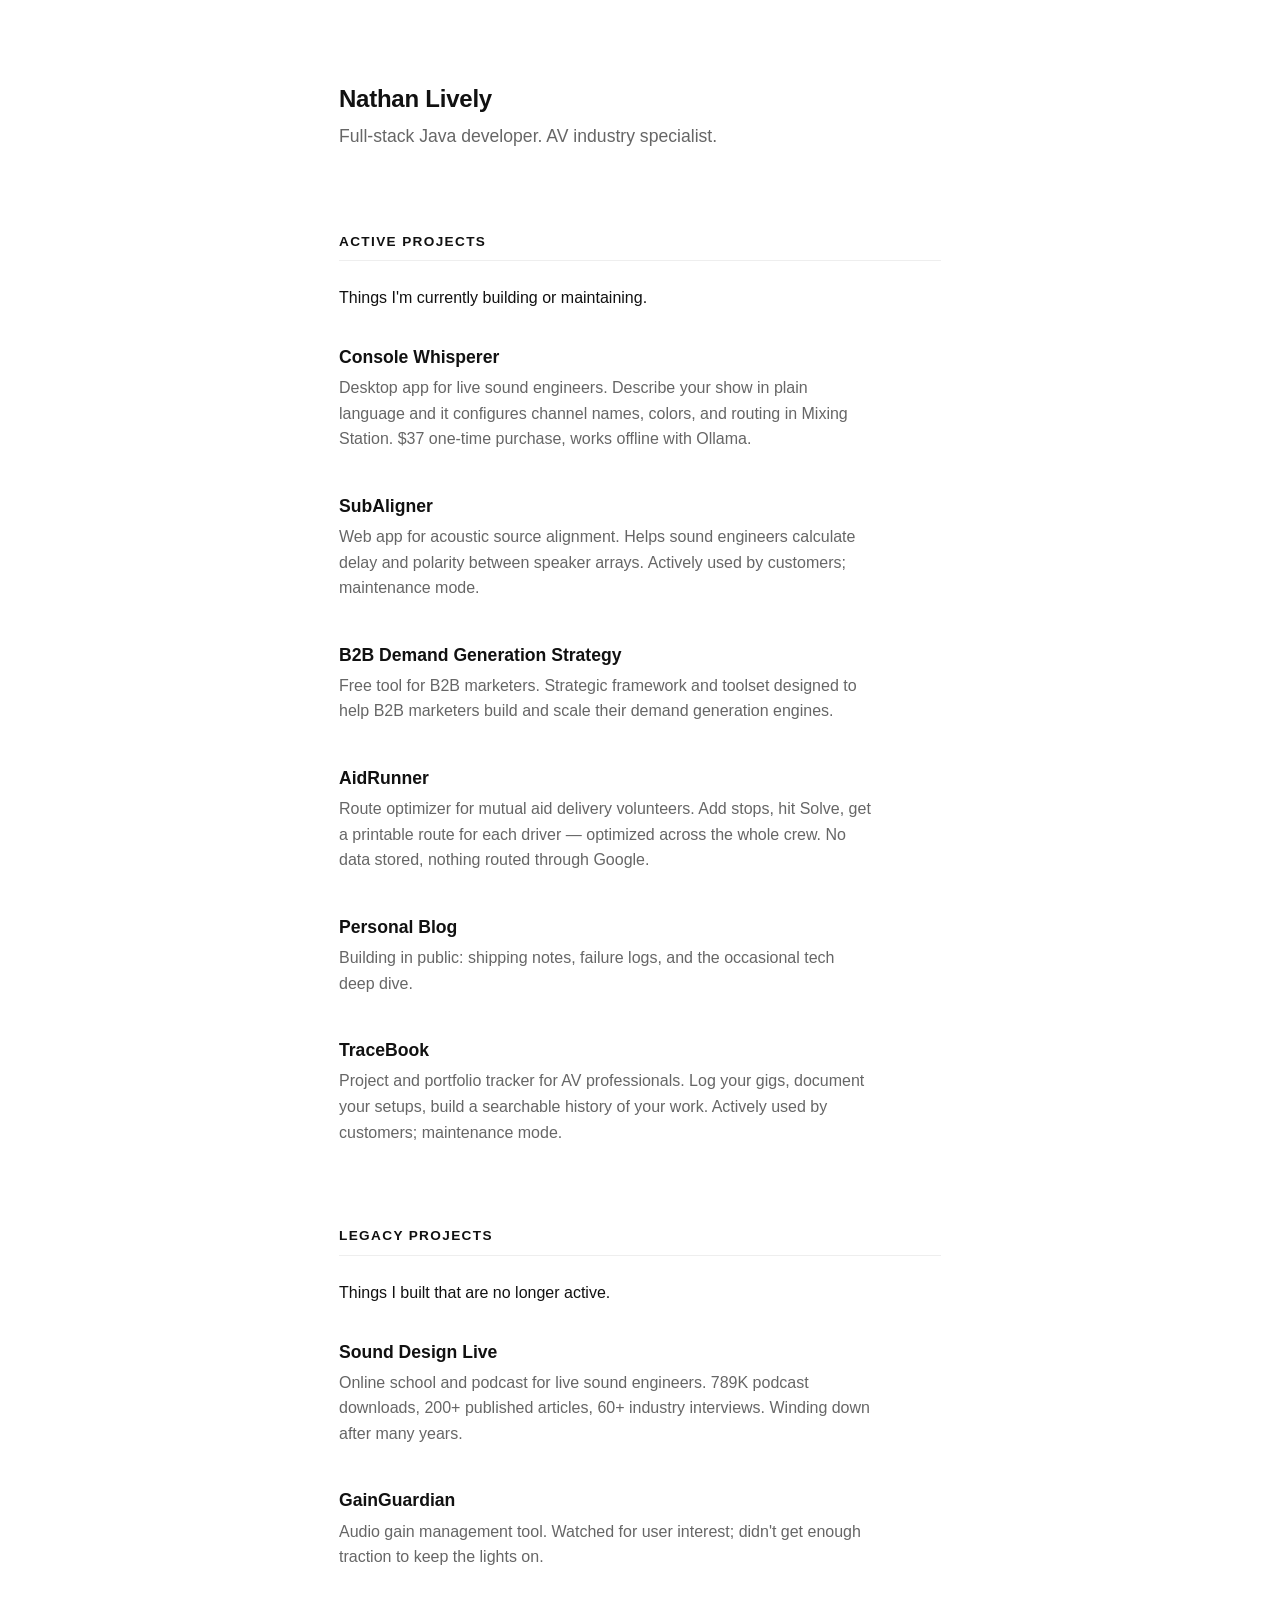
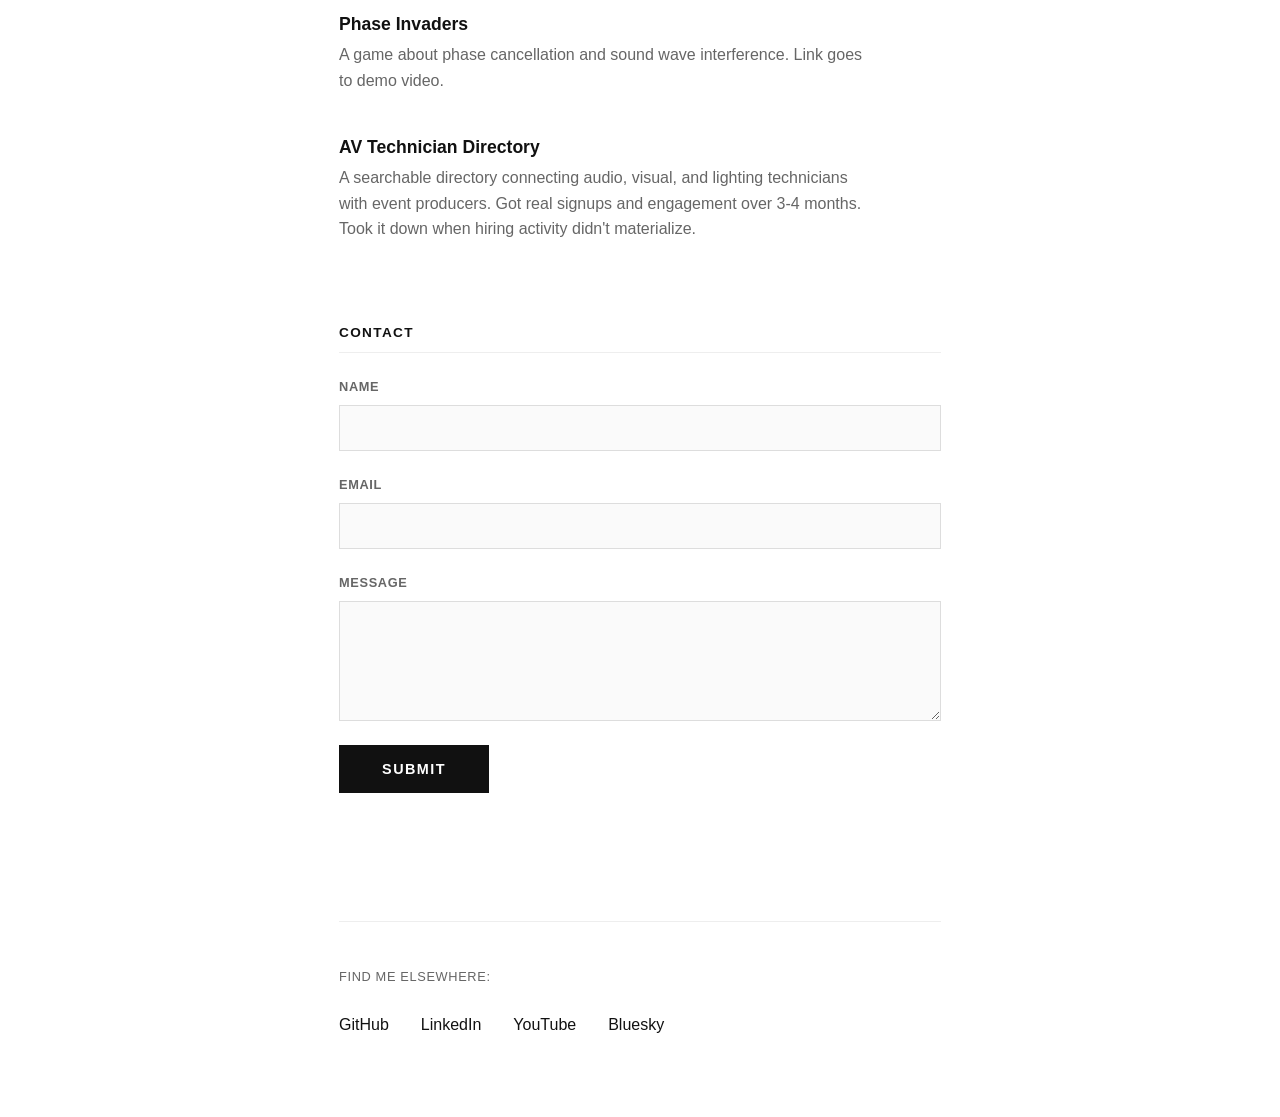
==== index.html @ 43fdb1ba "Set up initial project structure with essential files and configurations" ====
<!DOCTYPE html>
<html lang="en">
<head>
  <meta charset="utf-8">
  <meta name="viewport" content="width=device-width, initial-scale=1">
  <title>Nathan Lively | Full-stack Java Developer</title>
  <meta name="description" content="Personal website of Nathan Lively, a full-stack Java developer specializing in the AV and live sound industry.">
  <link rel="stylesheet" href="css/style.css">
  
  <link rel="icon" href="/favicon.ico" sizes="any">
  <link rel="icon" href="/icon.svg" type="image/svg+xml">
  <link rel="apple-touch-icon" href="icon.png">
  <link rel="manifest" href="site.webmanifest">
</head>
<body>
  <div class="container">
    <header>
      <h1>Nathan Lively</h1>
      <p class="tagline">Full-stack Java developer. AV industry specialist.</p>
    </header>

    <main>
      <section id="active-projects">
        <h2>Active Projects</h2>
        <p class="intro">Things I'm currently building or maintaining.</p>
        <ul id="project-list" class="projects">
          <li>
            <a href="https://aid.nathanlively.com/">AidRunner</a>
            <p>Route optimizer for mutual aid delivery volunteers. Add stops, hit Solve, get a printable route for each driver — optimized across the whole crew. No data stored, nothing routed through Google.</p>
          </li>
          <li>
            <a href="https://consolewhisperer.com">Console Whisperer</a>
            <p>Desktop app for live sound engineers. Describe your show in plain language and it configures channel names, colors, and routing in Mixing Station. $37 one-time purchase, works offline with Ollama.</p>
          </li>
          <li>
            <a href="https://www.subaligner.com/">SubAligner</a>
            <p>Web app for acoustic source alignment. Helps sound engineers calculate delay and polarity between speaker arrays. Actively used by customers; maintenance mode.</p>
          </li>
          <li>
            <a href="https://trace-book.org/">TraceBook</a>
            <p>Project and portfolio tracker for AV professionals. Log your gigs, document your setups, build a searchable history of your work. Actively used by customers; maintenance mode.</p>
          </li>
          <li>
            <!-- TODO: Nathan, please review this description for B2B Demand Generation Strategy -->
            <a href="https://www.b2bdemandgenerationstrategy.com/">B2B Demand Generation Strategy</a>
            <p>Free tool for B2B marketers. Strategic framework and toolset designed to help B2B marketers build and scale their demand generation engines.</p>
          </li>
          <li>
            <a href="https://nathanlively.substack.com/">Personal Blog</a>
            <p>Building in public: shipping notes, failure logs, and the occasional tech deep dive.</p>
          </li>
        </ul>
        <script>
          (function() {
            const list = document.getElementById('project-list');
            for (let i = list.children.length; i >= 0; i--) {
              list.appendChild(list.children[Math.random() * i | 0]);
            }
          })();
        </script>
      </section>

      <section id="legacy-projects">
        <h2>Legacy Projects</h2>
        <p class="intro">Things I built that are no longer active.</p>
        <ul class="projects">
          <li>
            <a href="https://www.sounddesignlive.com/">Sound Design Live</a>
            <p>Online school and podcast for live sound engineers. 789K podcast downloads, 200+ published articles, 60+ industry interviews. Winding down after many years.</p>
          </li>
          <li>
            <span class="offline-project">GainGuardian</span>
            <p>Audio gain management tool. Watched for user interest; didn't get enough traction to keep the lights on.</p>
          </li>
          <li>
            <a href="https://youtu.be/gzFS4uZFNok?si=YRiLhNw0PlH4KEy3">Phase Invaders</a>
            <p>A game about phase cancellation and sound wave interference. Link goes to demo video.</p>
          </li>
          <li>
            <span class="offline-project">AV Technician Directory</span>
            <p>A searchable directory connecting audio, visual, and lighting technicians with event producers. Got real signups and engagement over 3-4 months. Took it down when hiring activity didn't materialize.</p>
          </li>
        </ul>
      </section>

      <section id="contact">
        <h2>Contact</h2>
        <form action="https://api.staticforms.dev/submit" method="POST">
          <input type="hidden" name="apiKey" value="sf_abce64l6kdl6d0cgcjkm6hk3">
          <input type="hidden" name="redirectTo" value="https://nathanlively.com">
          <input type="hidden" name="replyTo" value="nathan@nathanlively.com">
          <input type="text" name="honeypot" style="display:none">
          
          <div class="field">
            <label for="name">Name</label>
            <input type="text" id="name" name="name" required>
          </div>
          <div class="field">
            <label for="email">Email</label>
            <input type="email" id="email" name="email" required>
          </div>
          <div class="field">
            <label for="message">Message</label>
            <textarea id="message" name="message" required></textarea>
          </div>
          <button type="submit">Submit</button>
        </form>
      </section>
    </main>

    <footer>
      <p>Find me elsewhere:</p>
      <ul class="social-links">
        <li><a href="https://github.com/LiveNathan">GitHub</a></li>
        <li><a href="https://linkedin.com/in/nathanlively">LinkedIn</a></li>
        <li><a href="https://www.youtube.com/@nathanlively">YouTube</a></li>
        <li><a href="https://bsky.app/profile/nathanlively.bsky.social">Bluesky</a></li>
      </ul>
    </footer>
  </div>
</body>
</html>
---- css/style.css ----
:root {
  --text-color: #111;
  --secondary-text: #666;
  --bg-color: #fff;
  --link-color: #111;
  --border-color: #eee;
  --input-bg: #fafafa;
  --container-width: 650px;
}

* {
  box-sizing: border-box;
}

body {
  margin: 0;
  padding: 0;
  font-family: -apple-system, BlinkMacSystemFont, "Segoe UI", Roboto, Helvetica, Arial, sans-serif, "Apple Color Emoji", "Segoe UI Emoji", "Segoe UI Symbol";
  line-height: 1.6;
  color: var(--text-color);
  background-color: var(--bg-color);
  -webkit-font-smoothing: antialiased;
}

.container {
  max-width: var(--container-width);
  margin: 5rem auto;
  padding: 0 1.5rem;
}

header {
  margin-bottom: 5rem;
}

h1 {
  font-size: 1.5rem;
  font-weight: 600;
  margin: 0 0 0.25rem 0;
  letter-spacing: -0.01em;
}

.tagline {
  font-size: 1.1rem;
  color: var(--secondary-text);
  margin: 0;
}

section {
  margin-bottom: 5rem;
}

h2 {
  font-size: 0.85rem;
  font-weight: 600;
  text-transform: uppercase;
  letter-spacing: 0.1em;
  margin: 0 0 1.5rem 0;
  padding-bottom: 0.5rem;
  border-bottom: 1px solid var(--border-color);
}

.intro {
  font-size: 1rem;
  margin-bottom: 2rem;
  color: var(--text-color);
}

ul {
  list-style: none;
  padding: 0;
  margin: 0;
}

.projects li {
  margin-bottom: 2.5rem;
}

.projects li a, 
.projects li .offline-project {
  font-weight: 600;
  font-size: 1.1rem;
  text-decoration: none;
  color: var(--link-color);
  display: inline-block;
  margin-bottom: 0.25rem;
}

.projects li a:hover {
  text-decoration: underline;
}

.projects li p {
  margin: 0;
  color: var(--secondary-text);
  font-size: 1rem;
  max-width: 60ch;
}

/* Contact Form */
form {
  display: flex;
  flex-direction: column;
  gap: 1.5rem;
}

.field {
  display: flex;
  flex-direction: column;
  gap: 0.5rem;
}

label {
  font-size: 0.8rem;
  font-weight: 600;
  text-transform: uppercase;
  letter-spacing: 0.05em;
  color: var(--secondary-text);
}

input[type="text"],
input[type="email"],
textarea {
  padding: 0.8rem;
  border: 1px solid #ddd;
  border-radius: 0;
  font-family: inherit;
  font-size: 1rem;
  background: var(--input-bg);
  transition: border-color 0.2s;
}

input[type="text"]:focus,
input[type="email"]:focus,
textarea:focus {
  outline: none;
  border-color: var(--text-color);
}

textarea {
  min-height: 120px;
  resize: vertical;
}

button {
  background: var(--text-color);
  color: var(--bg-color);
  border: none;
  padding: 1rem;
  font-size: 0.9rem;
  font-weight: 600;
  cursor: pointer;
  text-transform: uppercase;
  letter-spacing: 0.1em;
  transition: opacity 0.2s;
  align-self: flex-start;
  min-width: 150px;
}

button:hover {
  opacity: 0.9;
}

/* Footer */
footer {
  margin-top: 8rem;
  padding-top: 2rem;
  border-top: 1px solid var(--border-color);
}

footer p {
  font-size: 0.8rem;
  text-transform: uppercase;
  letter-spacing: 0.05em;
  color: var(--secondary-text);
  margin-bottom: 1.5rem;
}

.social-links {
  display: flex;
  flex-wrap: wrap;
  gap: 2rem;
}

.social-links li a {
  text-decoration: none;
  color: var(--link-color);
  font-size: 1rem;
  font-weight: 500;
}

.social-links li a:hover {
  text-decoration: underline;
}

@media (max-width: 600px) {
  .container {
    margin: 3rem auto;
  }
  
  header {
    margin-bottom: 3.5rem;
  }
  
  section {
    margin-bottom: 3.5rem;
  }
  
  button {
    width: 100%;
  }
}
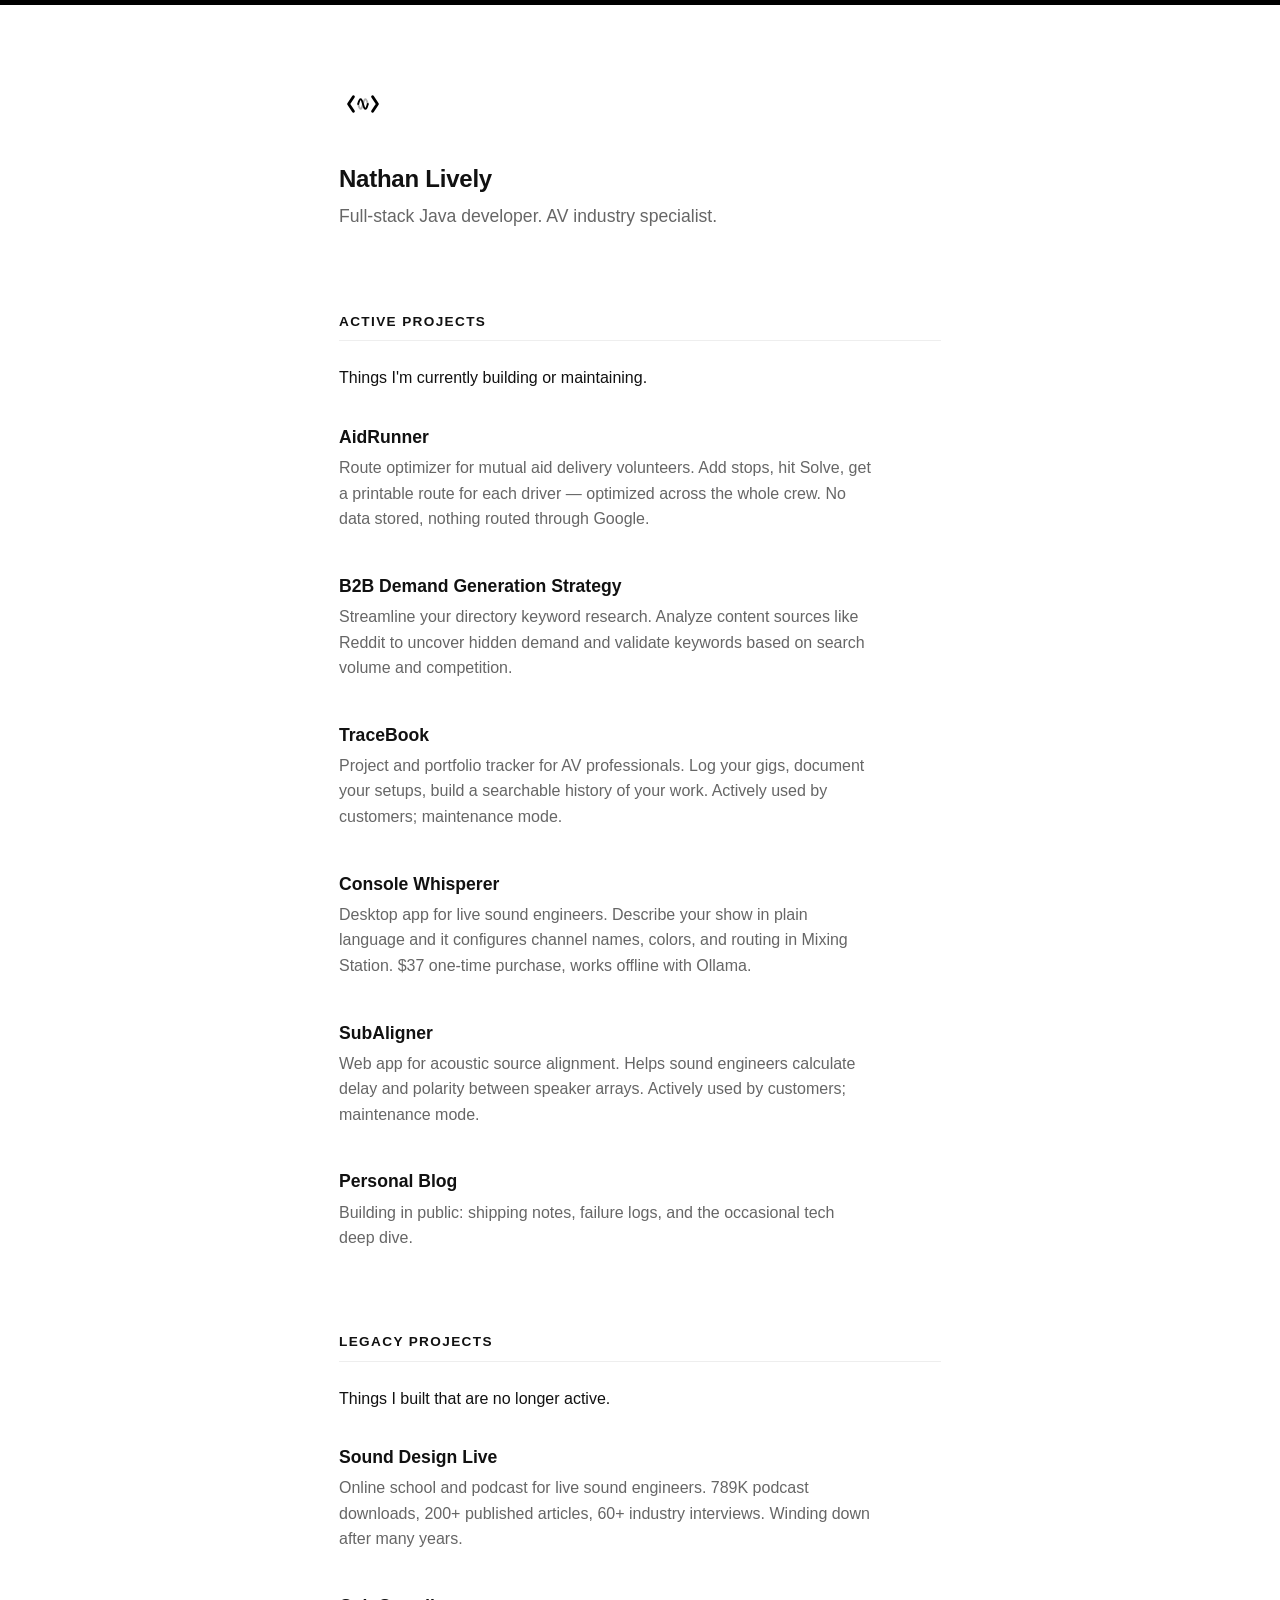
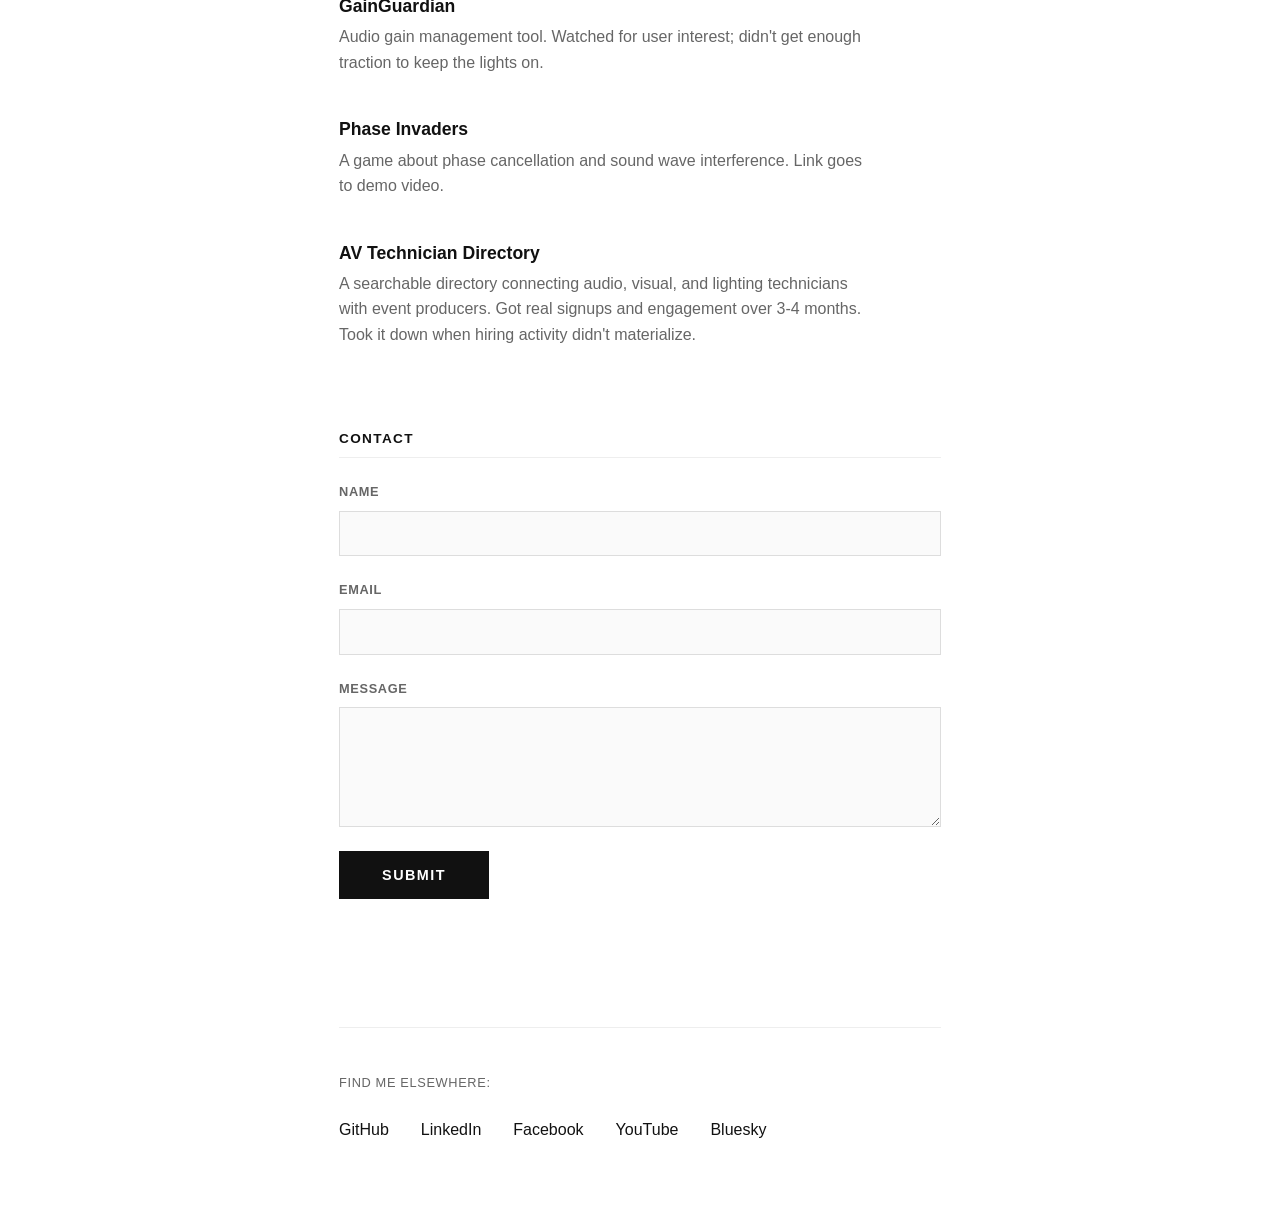
==== commit 29d7c18e: "Update website layout and branding elements" ====
--- a/index.html
+++ b/index.html
@@ -6,15 +6,17 @@
   <title>Nathan Lively | Full-stack Java Developer</title>
   <meta name="description" content="Personal website of Nathan Lively, a full-stack Java developer specializing in the AV and live sound industry.">
   <link rel="stylesheet" href="css/style.css">
-  
-  <link rel="icon" href="/favicon.ico" sizes="any">
-  <link rel="icon" href="/icon.svg" type="image/svg+xml">
+
+  <link href="icon.svg" rel="icon" type="image/svg+xml">
   <link rel="apple-touch-icon" href="icon.png">
   <link rel="manifest" href="site.webmanifest">
 </head>
 <body>
   <div class="container">
     <header>
+      <div class="logo">
+        <img alt="Nathan Lively Logo" height="48" src="icon.svg" width="48">
+      </div>
       <h1>Nathan Lively</h1>
       <p class="tagline">Full-stack Java developer. AV industry specialist.</p>
     </header>
@@ -41,9 +43,9 @@
             <p>Project and portfolio tracker for AV professionals. Log your gigs, document your setups, build a searchable history of your work. Actively used by customers; maintenance mode.</p>
           </li>
           <li>
-            <!-- TODO: Nathan, please review this description for B2B Demand Generation Strategy -->
             <a href="https://www.b2bdemandgenerationstrategy.com/">B2B Demand Generation Strategy</a>
-            <p>Free tool for B2B marketers. Strategic framework and toolset designed to help B2B marketers build and scale their demand generation engines.</p>
+            <p>Streamline your directory keyword research. Analyze content sources like Reddit to uncover hidden demand
+              and validate keywords based on search volume and competition.</p>
           </li>
           <li>
             <a href="https://nathanlively.substack.com/">Personal Blog</a>
@@ -90,7 +92,7 @@
           <input type="hidden" name="redirectTo" value="https://nathanlively.com">
           <input type="hidden" name="replyTo" value="nathan@nathanlively.com">
           <input type="text" name="honeypot" style="display:none">
-          
+
           <div class="field">
             <label for="name">Name</label>
             <input type="text" id="name" name="name" required>
@@ -113,6 +115,7 @@
       <ul class="social-links">
         <li><a href="https://github.com/LiveNathan">GitHub</a></li>
         <li><a href="https://linkedin.com/in/nathanlively">LinkedIn</a></li>
+        <li><a href="https://www.facebook.com/nathan.lively">Facebook</a></li>
         <li><a href="https://www.youtube.com/@nathanlively">YouTube</a></li>
         <li><a href="https://bsky.app/profile/nathanlively.bsky.social">Bluesky</a></li>
       </ul>
--- a/css/style.css
+++ b/css/style.css
@@ -30,6 +30,19 @@
 
 header {
   margin-bottom: 5rem;
+  position: relative;
+}
+
+.logo {
+  margin-bottom: 2rem;
+  width: 48px;
+  height: 48px;
+  background: white;
+  border-radius: 4px;
+}
+
+.logo img {
+  display: block;
 }
 
 h1 {
@@ -37,6 +50,18 @@
   font-weight: 600;
   margin: 0 0 0.25rem 0;
   letter-spacing: -0.01em;
+}
+
+/* Subtle background accent */
+body::before {
+  content: "";
+  position: fixed;
+  top: 0;
+  left: 0;
+  width: 100%;
+  height: 5px;
+  background: black;
+  z-index: 1000;
 }
 
 .tagline {
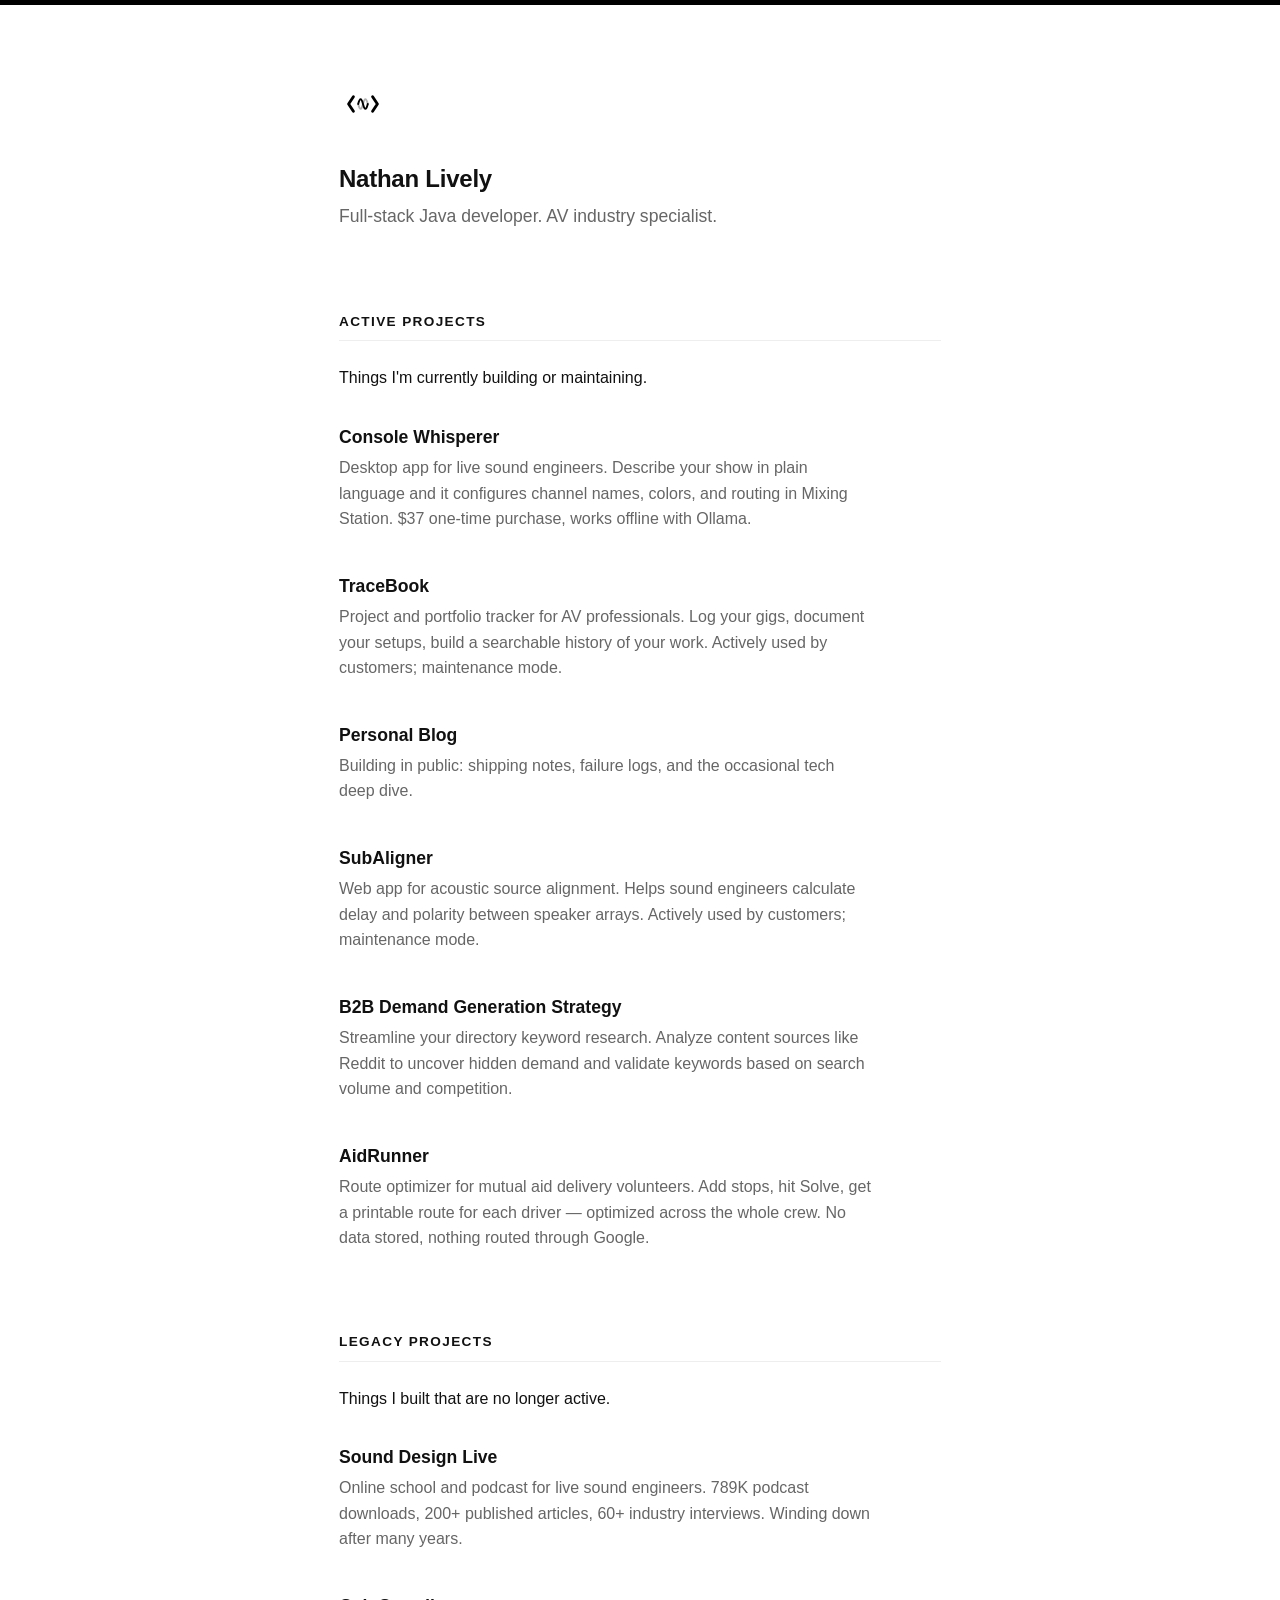
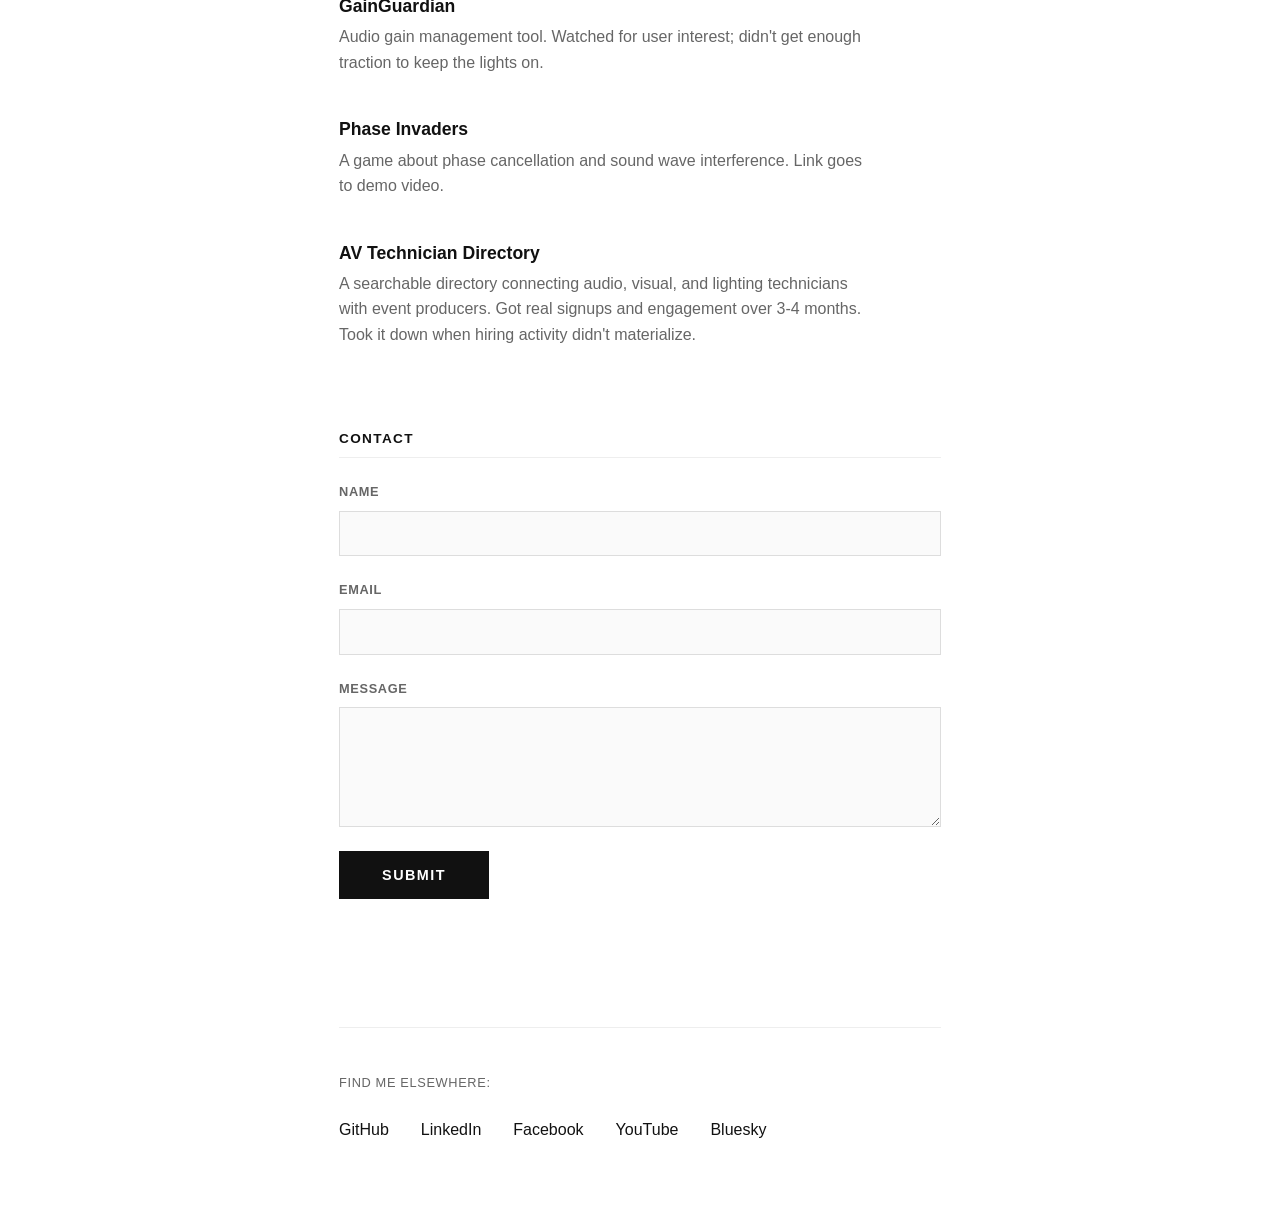
==== commit 367a4fe2: "Add favicon, web app icons, and manifest updates for improved branding" ====
--- a/index.html
+++ b/index.html
@@ -7,9 +7,12 @@
   <meta name="description" content="Personal website of Nathan Lively, a full-stack Java developer specializing in the AV and live sound industry.">
   <link rel="stylesheet" href="css/style.css">
 
-  <link href="icon.svg" rel="icon" type="image/svg+xml">
-  <link rel="apple-touch-icon" href="icon.png">
-  <link rel="manifest" href="site.webmanifest">
+  <link href="favicon-96x96.png" rel="icon" sizes="96x96" type="image/png"/>
+  <link href="favicon.svg" rel="icon" type="image/svg+xml"/>
+  <link href="favicon.ico" rel="shortcut icon"/>
+  <link href="apple-touch-icon.png" rel="apple-touch-icon" sizes="180x180"/>
+  <meta content="Nathan Lively" name="apple-mobile-web-app-title"/>
+  <link href="site.webmanifest" rel="manifest"/>
 </head>
 <body>
   <div class="container">
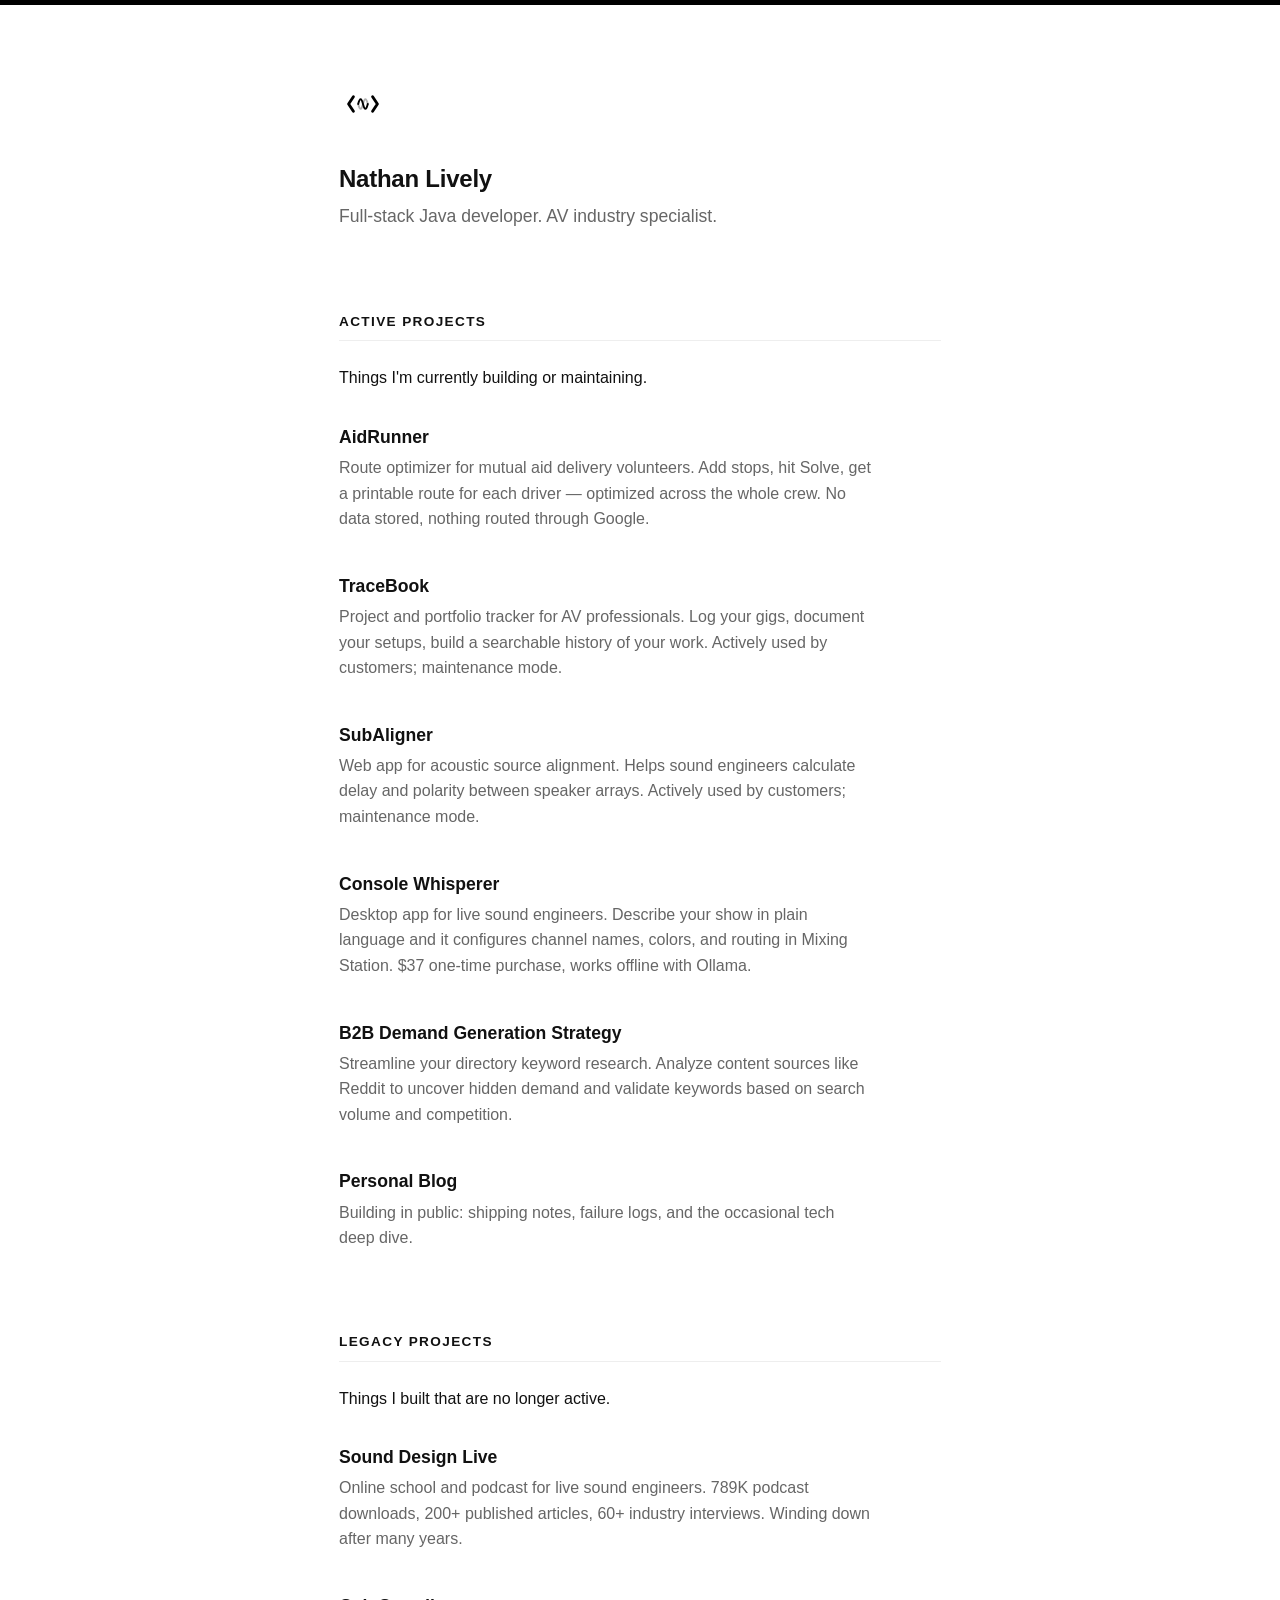
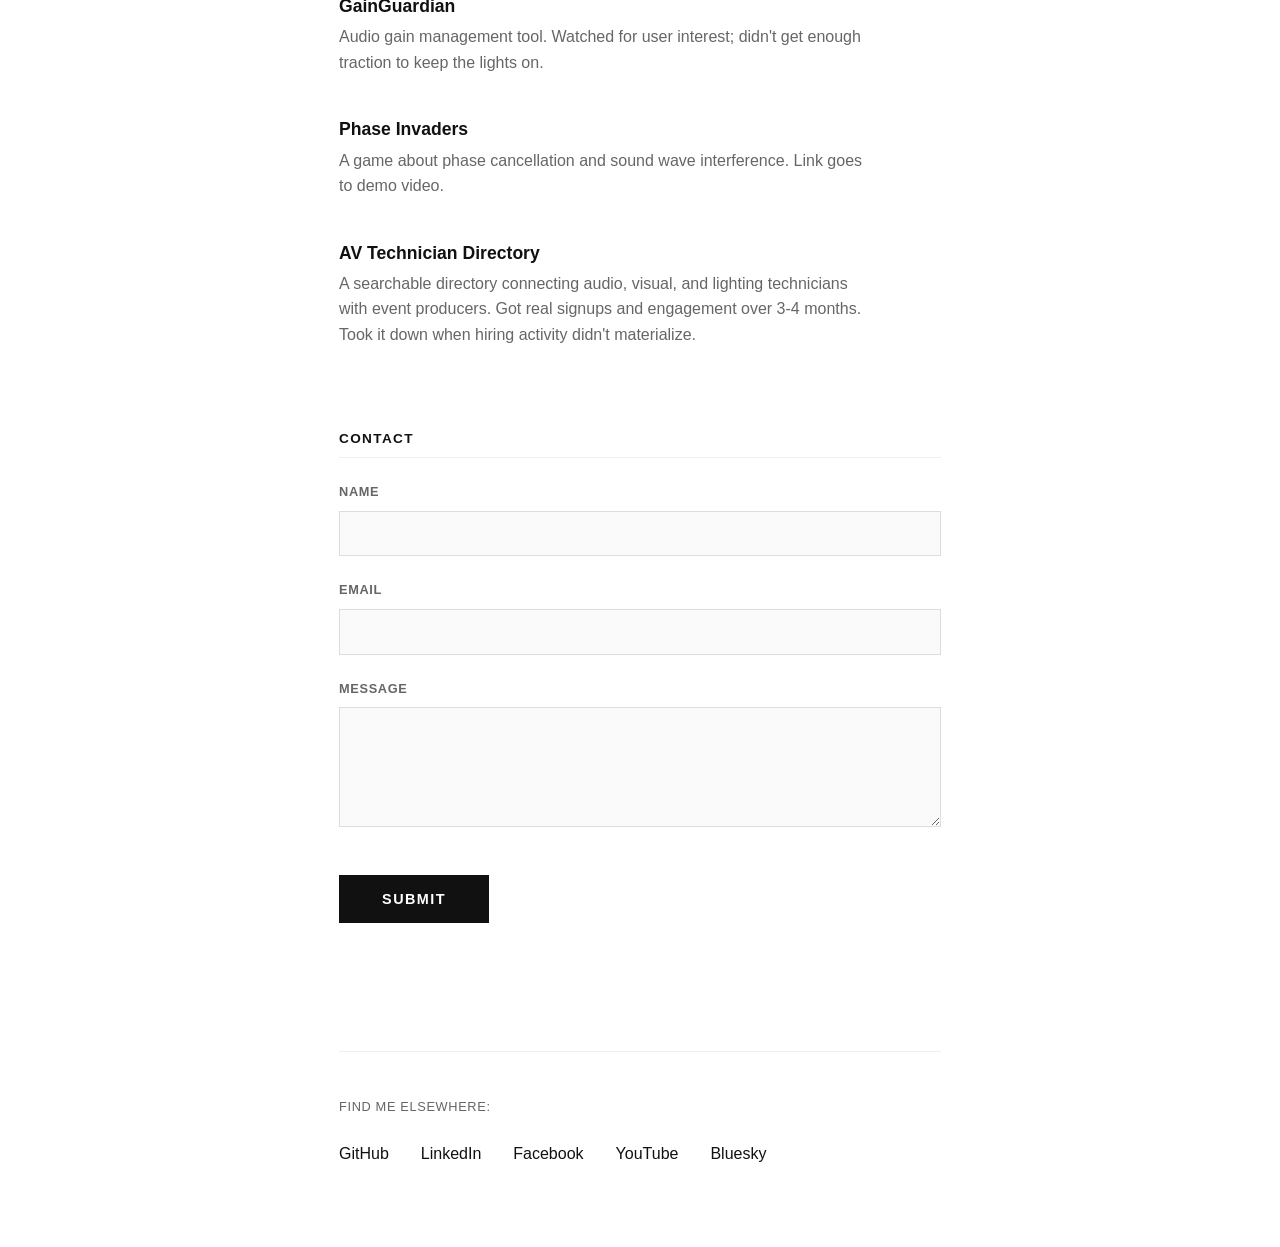
==== commit bc2528a5: "Add reCAPTCHA v2 to contact form for spam prevention" ====
--- a/index.html
+++ b/index.html
@@ -13,6 +13,7 @@
   <link href="apple-touch-icon.png" rel="apple-touch-icon" sizes="180x180"/>
   <meta content="Nathan Lively" name="apple-mobile-web-app-title"/>
   <link href="site.webmanifest" rel="manifest"/>
+  <script async defer src="https://www.google.com/recaptcha/api.js"></script>
 </head>
 <body>
   <div class="container">
@@ -108,6 +109,7 @@
             <label for="message">Message</label>
             <textarea id="message" name="message" required></textarea>
           </div>
+          <div class="g-recaptcha" data-sitekey="6Lemb4wsAAAAABFrgcMv6kI9WpDRdKCjvKuXtyep"></div>
           <button type="submit">Submit</button>
         </form>
       </section>
